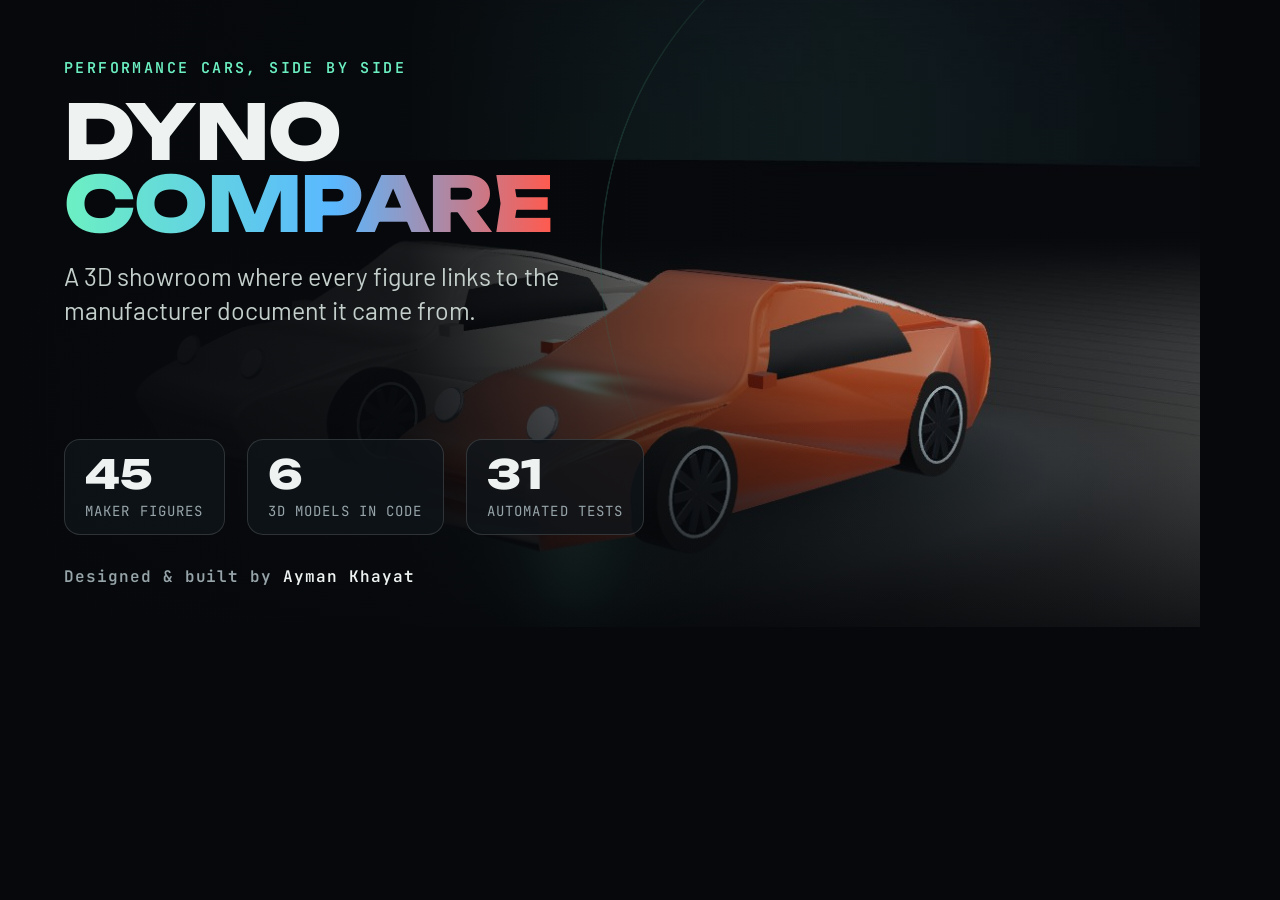
==== docs/og-card.html @ 71915bb3 "Portfolio-grade visual upgrade: textures, story sections, case study - Rounded hero panel with gradi" ====
<!doctype html>
<html lang="en">
<head>
<meta charset="utf-8">
<title>Dyno Compare share card</title>
<!-- Source for assets/og-card.jpg: render at 1200x627 (see CASE_STUDY.md). -->
<link href="https://fonts.googleapis.com/css2?family=Unbounded:wght@700;800&family=Barlow:wght@500&family=JetBrains+Mono:wght@400;600&display=swap" rel="stylesheet">
<style>
  html, body { margin: 0; width: 1200px; height: 627px; overflow: hidden; background: #06080b; }
  .card { position: relative; width: 1200px; height: 627px; font-family: 'Barlow', sans-serif; color: #eef3f1; overflow: hidden; }
  .bg { position: absolute; inset: 0; background: url('../assets/render-911.jpg') 62% 60% / 118% auto no-repeat; }
  .shade { position: absolute; inset: 0; background: linear-gradient(90deg, #06080b 0%, rgba(6,8,11,0.92) 34%, rgba(6,8,11,0.25) 70%, rgba(6,8,11,0.1) 100%), linear-gradient(0deg, rgba(6,8,11,0.85), transparent 45%); }
  .ring { position: absolute; right: -160px; top: -120px; width: 760px; height: 760px; border-radius: 50%;
    background: conic-gradient(from 200deg, transparent 0 10%, rgba(108,240,194,0.8) 22%, transparent 36%, rgba(90,184,255,0.6) 52%, transparent 62%, rgba(255,90,78,0.9) 72% 78%, transparent 84%);
    -webkit-mask: radial-gradient(farthest-side, transparent calc(100% - 2px), #000 calc(100% - 1.5px)); opacity: 0.5; }
  .copy { position: absolute; left: 64px; top: 58px; width: 640px; }
  .eyebrow { font: 600 15px 'JetBrains Mono', monospace; letter-spacing: 0.16em; text-transform: uppercase; color: #6cf0c2; margin: 0 0 18px; }
  h1 { margin: 0; font: 800 76px/0.95 'Unbounded', sans-serif; letter-spacing: -0.02em; text-transform: uppercase; }
  .sub { margin: 20px 0 0; font-size: 25px; line-height: 1.35; color: #c4cfcb; width: 560px; }
  .grad { background: linear-gradient(90deg, #6cf0c2, #5ab8ff 55%, #ff5a4e); -webkit-background-clip: text; background-clip: text; color: transparent; }
  .stats { position: absolute; left: 64px; bottom: 92px; display: flex; gap: 22px; }
  .stat { padding: 14px 20px; border-radius: 16px; background: rgba(15,21,26,0.78); border: 1px solid rgba(255,255,255,0.14); }
  .stat b { display: block; font: 800 40px/1 'Unbounded', sans-serif; }
  .stat span { display: block; margin-top: 8px; font: 400 14px 'JetBrains Mono', monospace; letter-spacing: 0.08em; text-transform: uppercase; color: #97a5aa; }
  .credit { position: absolute; left: 64px; bottom: 40px; margin: 0; font: 600 16px 'JetBrains Mono', monospace; letter-spacing: 0.06em; color: #97a5aa; }
  .credit em { font-style: normal; color: #eef3f1; }
</style>
</head>
<body>
  <div class="card">
    <div class="bg"></div>
    <div class="ring"></div>
    <div class="shade"></div>
    <div class="copy">
      <p class="eyebrow">Performance cars, side by side</p>
      <h1>Dyno <span class="grad">Compare</span></h1>
      <p class="sub">A 3D showroom where every figure links to the manufacturer document it came from.</p>
    </div>
    <div class="stats">
      <div class="stat"><b>45</b><span>Maker figures</span></div>
      <div class="stat"><b>6</b><span>3D models in code</span></div>
      <div class="stat"><b>31</b><span>Automated tests</span></div>
    </div>
    <p class="credit">Designed &amp; built by <em>Ayman Khayat</em></p>
  </div>
</body>
</html>
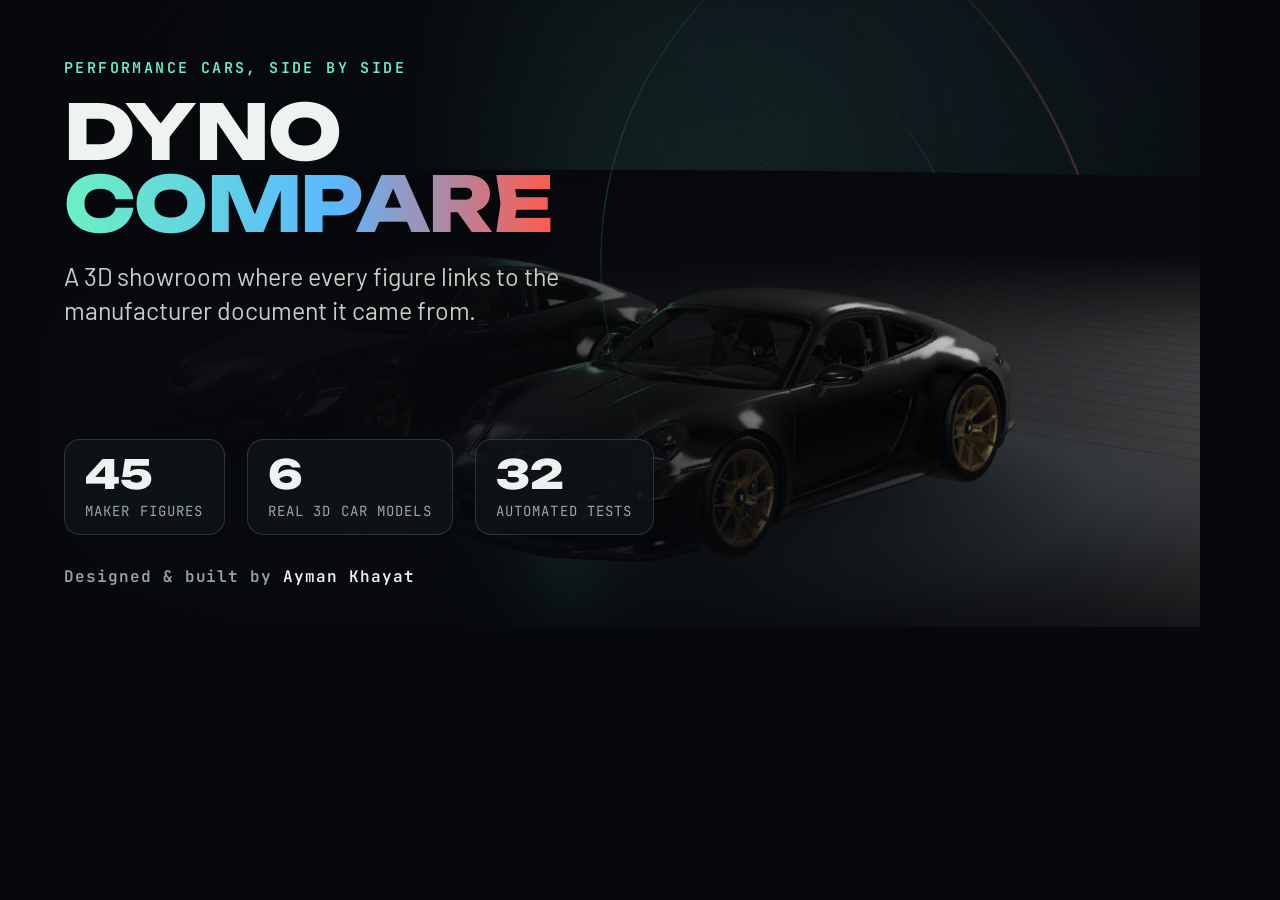
==== commit 35c93a2b: "Use real 3D car models from Sketchfab, credited and compressed - Six licensed community models (GR86" ====
--- a/docs/og-card.html
+++ b/docs/og-card.html
@@ -38,8 +38,8 @@
     </div>
     <div class="stats">
       <div class="stat"><b>45</b><span>Maker figures</span></div>
-      <div class="stat"><b>6</b><span>3D models in code</span></div>
-      <div class="stat"><b>31</b><span>Automated tests</span></div>
+      <div class="stat"><b>6</b><span>Real 3D car models</span></div>
+      <div class="stat"><b>32</b><span>Automated tests</span></div>
     </div>
     <p class="credit">Designed &amp; built by <em>Ayman Khayat</em></p>
   </div>
